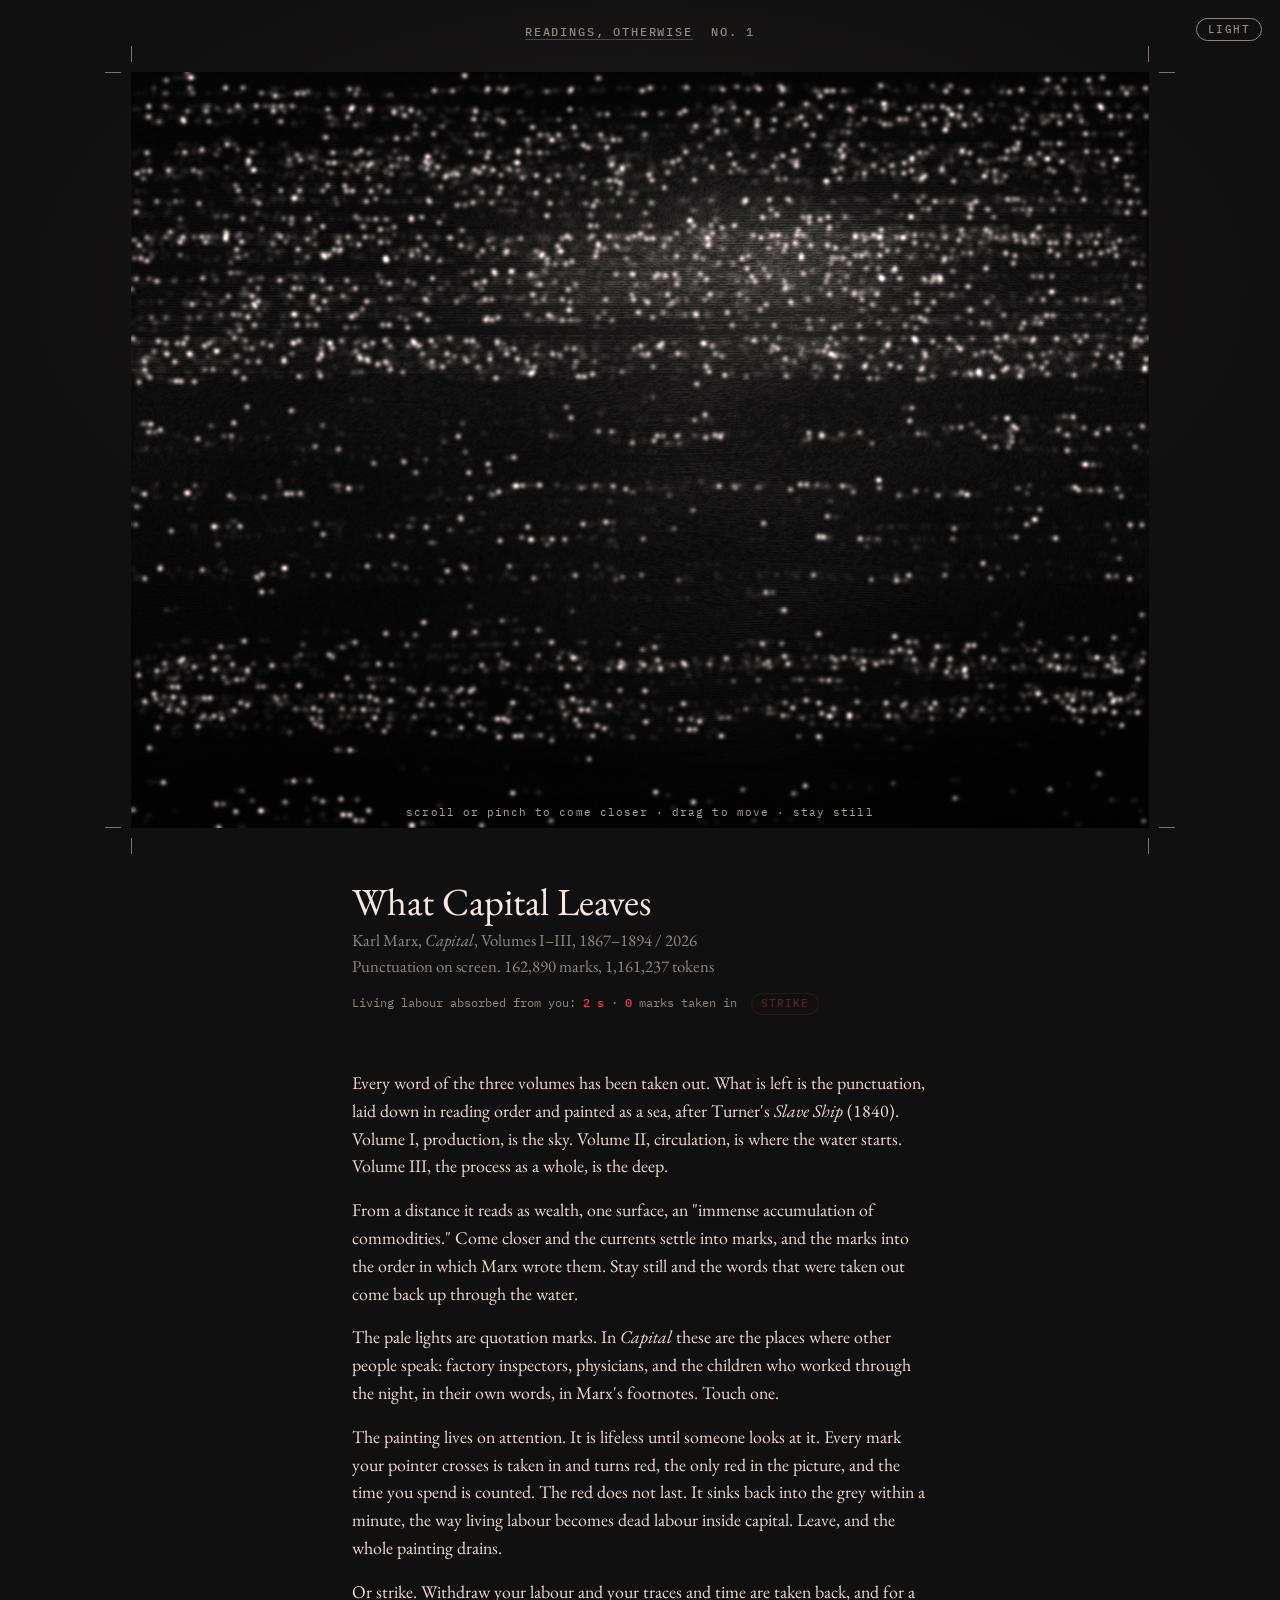
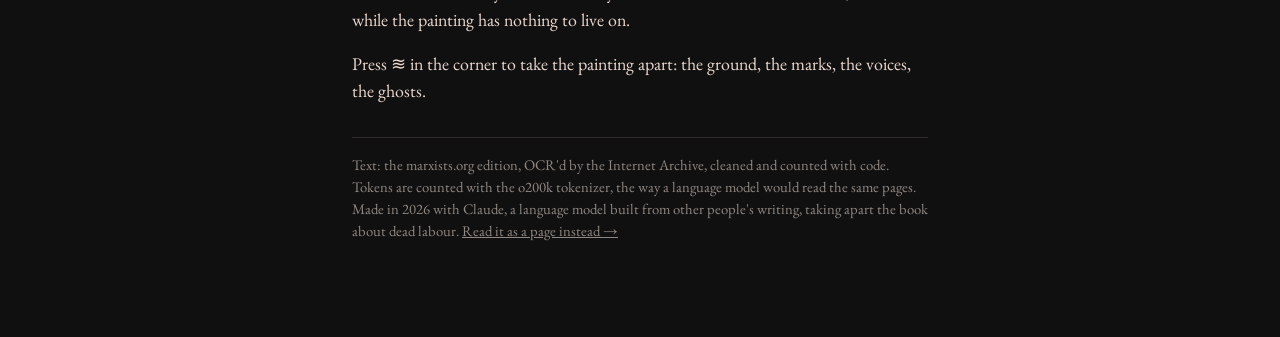
==== site/index.html @ 2b81a982 "What Capital Leaves Marx's Capital I–III with every word taken out, the punctuation painted as a sea" ====
<!doctype html>
<html lang="en">
<head>
<meta charset="utf-8">
<meta name="viewport" content="width=device-width, initial-scale=1">
<title>What Capital Leaves · Readings, Otherwise</title>
<meta name="description" content="Marx's Capital, all three volumes, with every word removed: a sea of punctuation, haunted by what was taken out.">
<script>
  // light or dark, shared by the painting and the page; dark unless the visitor chose light
  try { document.documentElement.dataset.theme = localStorage.getItem("what-capital-leaves:theme") === "light" ? "light" : "dark"; }
  catch (_) { document.documentElement.dataset.theme = "dark"; }
</script>
<link rel="preconnect" href="https://fonts.googleapis.com">
<link rel="preconnect" href="https://fonts.gstatic.com" crossorigin>
<link href="https://fonts.googleapis.com/css2?family=EB+Garamond:ital,wght@0,400;0,500;1,400&family=IBM+Plex+Mono:wght@400;500&display=swap" rel="stylesheet">
<link rel="stylesheet" href="painting.css?v=5">
</head>
<body>
<button id="theme" class="theme-toggle" type="button">light</button>

<p class="kicker"><a href="../">Readings, Otherwise</a> <span>No. 1</span></p>

<main class="room">
  <figure class="frame" id="frame">
    <canvas id="sea" aria-label="A painting made of the punctuation of Capital, volumes I to III. Zoom in to read it."></canvas>
    <div id="ghosts" aria-hidden="true"></div>
    <div class="controls">
      <button id="zoom-out" title="Zoom out (−)" aria-label="Zoom out">−</button>
      <button id="zoom-in" title="Zoom in (+)" aria-label="Zoom in">+</button>
      <button id="reset" title="See the whole painting (0)" aria-label="See the whole painting">◻</button>
      <button id="layers" title="Take the painting apart" aria-label="Take the painting apart into its layers">≋</button>
    </div>
    <p class="hint" id="hint">scroll or pinch to come closer · drag to move · stay still</p>
    <aside id="panel" aria-live="polite">
      <p class="where" id="where"></p>
      <p class="sentence" id="sentence"></p>
    </aside>
  </figure>

  <section class="label" aria-label="Wall label">
    <h1>What Capital Leaves</h1>
    <p class="meta">Karl Marx, <em>Capital</em>, Volumes I–III, 1867–1894 / 2026</p>
    <p class="meta">Punctuation on screen. <span id="n-marks">…</span> marks, <span id="n-tokens">…</span> tokens</p>
    <p class="labour">Living labour absorbed from you: <b id="labour">0 s</b> · <b id="touched">0</b> marks taken in
      <button id="strike" title="Withdraw your labour: your traces and your time are taken back" disabled>Strike</button></p>
    <p class="strike-note" id="strike-note" aria-live="polite">On strike. The painting has nothing to live on.</p>

    <div class="text">
      <p>Every word of the three volumes has been taken out. What is left is the punctuation, laid down in reading order and painted as a sea, after Turner's <em>Slave Ship</em> (1840). Volume I, production, is the sky. Volume II, circulation, is where the water starts. Volume III, the process as a whole, is the deep.</p>
      <p>From a distance it reads as wealth, one surface, an "immense accumulation of commodities." Come closer and the currents settle into marks, and the marks into the order in which Marx wrote them. Stay still and the words that were taken out come back up through the water.</p>
      <p>The pale lights are quotation marks. In <em>Capital</em> these are the places where other people speak: factory inspectors, physicians, and the children who worked through the night, in their own words, in Marx's footnotes. Touch one.</p>
      <p>The painting lives on attention. It is lifeless until someone looks at it. Every mark your pointer crosses is taken in and turns red, the only red in the picture, and the time you spend is counted. The red does not last. It sinks back into the grey within a minute, the way living labour becomes dead labour inside capital. Leave, and the whole painting drains.</p>
      <p>Or strike. Withdraw your labour and your traces and time are taken back, and for a while the painting has nothing to live on.</p>
      <p>Press ≋ in the corner to take the painting apart: the ground, the marks, the voices, the ghosts.</p>
    </div>

    <p class="colophon">Text: the marxists.org edition, OCR'd by the Internet Archive, cleaned and counted with code. Tokens are counted with the o200k tokenizer, the way a language model would read the same pages. Made in 2026 with Claude, a language model built from other people's writing, taking apart the book about dead labour. <a href="read/">Read it as a page instead →</a></p>
  </section>
</main>

<noscript><p class="fallback">This painting needs JavaScript. <a href="read/">Read it as a page instead.</a></p></noscript>

<script src="painting.js?v=5"></script>
</body>
</html>
---- site/painting.css ----
:root {
  --wall: #111010;
  --wall-lit: #1f1d1c;
  --ink: #ead8cf;
  --muted: #8f8781;
  --red: #e0485a;
  --deep: #c4142a;
  --bone: #f6e9df;
}

* { box-sizing: border-box; }

body {
  margin: 0;
  min-height: 100vh;
  background: radial-gradient(ellipse 70% 55% at 50% 32%, var(--wall-lit), var(--wall) 70%) fixed, var(--wall);
  color: var(--ink);
  font-family: "EB Garamond", Garamond, Georgia, serif;
  -webkit-font-smoothing: antialiased;
}

a { color: inherit; }

.kicker {
  margin: 0;
  padding: 1.6rem 1rem 0;
  text-align: center;
  font: 500 .72rem/1 "IBM Plex Mono", monospace;
  letter-spacing: .16em;
  text-transform: uppercase;
  color: var(--muted);
}
.kicker a { text-decoration: none; border-bottom: 1px solid rgba(234, 216, 207, .25); }
.kicker span { margin-left: .8em; }

.room {
  display: flex;
  flex-direction: column;
  align-items: center;
  padding: 2.2rem 1rem 5rem;
}

/* ---- the frame: no frame, only a printer's crop marks at the corners ---- */

.frame {
  --w: min(88vw, calc((100vh - 9rem) * var(--aspect, 1.35)));
  --crop: 26px;
  --crop-ink: rgba(234, 216, 207, .5);
  position: relative;
  margin: 0;
  width: var(--w);
  aspect-ratio: var(--aspect, 1.35);
  padding: 0;
  background: #050505;
  touch-action: none;
}
.frame::before {
  content: "";
  position: absolute;
  inset: calc(var(--crop) * -1);
  pointer-events: none;
  background:
    linear-gradient(var(--crop-ink), var(--crop-ink)) left 0 top var(--crop) / 16px 1px no-repeat,
    linear-gradient(var(--crop-ink), var(--crop-ink)) left var(--crop) top 0 / 1px 16px no-repeat,
    linear-gradient(var(--crop-ink), var(--crop-ink)) right 0 top var(--crop) / 16px 1px no-repeat,
    linear-gradient(var(--crop-ink), var(--crop-ink)) right var(--crop) top 0 / 1px 16px no-repeat,
    linear-gradient(var(--crop-ink), var(--crop-ink)) left 0 bottom var(--crop) / 16px 1px no-repeat,
    linear-gradient(var(--crop-ink), var(--crop-ink)) left var(--crop) bottom 0 / 1px 16px no-repeat,
    linear-gradient(var(--crop-ink), var(--crop-ink)) right 0 bottom var(--crop) / 16px 1px no-repeat,
    linear-gradient(var(--crop-ink), var(--crop-ink)) right var(--crop) bottom 0 / 1px 16px no-repeat;
}
/* the panel lives inside the image; with no frame to clip it, hide it when it's away */
#panel:not(.show) { visibility: hidden; }

#sea {
  /* absolute, so the canvas's own pixel size never stretches the frame */
  position: absolute;
  inset: 0;
  display: block;
  width: 100%;
  height: 100%;
  cursor: grab;
}
#sea.dragging { cursor: grabbing; }

/* ---- ghosts ---- */

#ghosts { position: absolute; inset: 0; pointer-events: none; overflow: hidden; }
.ghost {
  position: absolute;
  transform: translate(-50%, -50%);
  font-style: italic;
  white-space: nowrap;
  color: var(--bone);
  text-shadow: 0 0 .6em rgba(255, 220, 200, .55), 0 0 1.6em rgba(255, 120, 100, .35);
  animation: rise 9s ease-in-out forwards;
  will-change: transform, opacity, filter;
}
.ghost.flee { animation: flee .9s ease-out forwards; }

@keyframes rise {
  0%   { opacity: 0;   filter: blur(10px); transform: translate(-50%, -20%); }
  30%  { opacity: .78; filter: blur(0);    }
  70%  { opacity: .55; filter: blur(.5px); }
  100% { opacity: 0;   filter: blur(8px);  transform: translate(-50%, -160%); }
}
@keyframes flee {
  to { opacity: 0; filter: blur(14px); transform: translate(-50%, -90%) scale(1.15); }
}

/* ---- controls ---- */

.controls {
  position: absolute;
  right: .6rem;
  top: .6rem;
  display: flex;
  gap: 4px;
  opacity: .0;
  transition: opacity .4s;
}
.frame:hover .controls, .frame:focus-within .controls { opacity: 1; }
.controls button {
  all: unset;
  cursor: pointer;
  width: 1.8rem;
  height: 1.8rem;
  display: grid;
  place-items: center;
  border-radius: 50%;
  background: rgba(12, 3, 3, .6);
  color: var(--ink);
  font: 500 .95rem/1 "IBM Plex Mono", monospace;
  backdrop-filter: blur(4px);
}
.controls button:hover { background: rgba(196, 20, 42, .7); }
.controls button:focus-visible { outline: 1px solid var(--bone); }

.hint {
  position: absolute;
  left: 50%;
  bottom: .7rem;
  transform: translateX(-50%);
  margin: 0;
  font: 400 .66rem/1 "IBM Plex Mono", monospace;
  letter-spacing: .1em;
  color: rgba(246, 233, 223, .7);
  white-space: nowrap;
  pointer-events: none;
  transition: opacity 1.2s;
}
.hint.gone { opacity: 0; }

/* ---- what a mark came from ---- */

#panel {
  position: absolute;
  left: 0;
  right: 0;
  bottom: 0;
  padding: .9rem 1.2rem 1rem;
  background: linear-gradient(to top, rgba(12, 3, 3, .95), rgba(12, 3, 3, .86) 75%, rgba(12, 3, 3, 0));
  transform: translateY(105%);
  transition: transform .4s cubic-bezier(.2, .8, .2, 1);
  pointer-events: none;
}
#panel.show { transform: none; }
#panel .where {
  margin: 0 0 .35rem;
  font: 500 .64rem/1.3 "IBM Plex Mono", monospace;
  letter-spacing: .1em;
  text-transform: uppercase;
  color: var(--muted);
}
#panel .sentence {
  margin: 0;
  max-width: 48rem;
  max-height: 9.5em;
  overflow: hidden;
  font-size: clamp(.95rem, 1.6vw, 1.12rem);
  line-height: 1.45;
  color: #a9a19b;
}
#panel.testimony .sentence { font-style: italic; color: var(--bone); }
#panel .sentence b { font-weight: 500; font-style: normal; color: var(--bone); }
#panel .sentence b.q { color: #ffd2cc; text-shadow: 0 0 .5em rgba(255, 200, 190, .7); }
#panel .sentence b.here { color: #fff; text-shadow: 0 0 .4em var(--red), 0 0 1em var(--red); }

/* ---- wall label ---- */

.label {
  width: min(36rem, 100%);
  margin-top: 3rem;
  align-self: center;
}
.label h1 {
  margin: 0;
  font-weight: 400;
  font-size: clamp(1.8rem, 4vw, 2.4rem);
  color: var(--bone);
}
.label .meta {
  margin: .2rem 0 0;
  font-size: 1.05rem;
  color: var(--muted);
}
.label .labour {
  margin: 1rem 0 0;
  font: 400 .76rem/1.6 "IBM Plex Mono", monospace;
  color: var(--muted);
}
.label .labour b { font-weight: 500; color: var(--red); }
#strike {
  all: unset;
  cursor: pointer;
  margin-left: .6em;
  padding: .1rem .55rem .15rem;
  border: 1px solid rgba(224, 72, 90, .45);
  border-radius: 999px;
  font: 500 .7rem/1.4 "IBM Plex Mono", monospace;
  letter-spacing: .1em;
  text-transform: uppercase;
  color: var(--red);
  transition: background .2s, color .2s;
}
#strike:hover:not(:disabled) { background: var(--red); color: #111; }
#strike:disabled { cursor: default; opacity: .3; }
#strike:focus-visible { outline: 1px solid var(--bone); outline-offset: 2px; }
.strike-note {
  margin: .4rem 0 0;
  min-height: 1.4em;
  font-style: italic;
  color: var(--muted);
  opacity: 0;
  transition: opacity .6s;
}
.strike-note.show { opacity: 1; }
.label .text { margin-top: 1.6rem; font-size: 1.12rem; line-height: 1.55; }
.label .text p { margin: 0 0 .9em; }
.label .colophon {
  margin-top: 2rem;
  padding-top: 1rem;
  border-top: 1px solid rgba(234, 216, 207, .14);
  font-size: .92rem;
  line-height: 1.5;
  color: var(--muted);
}

.fallback { text-align: center; color: var(--muted); }

@media (max-width: 640px) {
  .frame { --w: 100%; --crop: 14px; }
  .room { padding-left: 1.4rem; padding-right: 1.4rem; }
  .controls { opacity: 1; }
  .hint { width: 90%; font-size: .58rem; line-height: 1.5; text-align: center; white-space: normal; }
}

@media (prefers-reduced-motion: reduce) {
  .ghost { animation-duration: 14s; }
  #panel, .hint, .controls { transition: none; }
}

/* ---- layers ---- */
.layer-label {
  position: absolute; left: 0; top: 0;
  font: 500 .62rem/1.25 "IBM Plex Mono", monospace; letter-spacing: .08em;
  color: var(--bone); white-space: nowrap; pointer-events: none; opacity: 0;
}
.layer-label b { display: block; font-weight: 500; }
.layer-label small { display: block; font-size: .9em; opacity: .65; letter-spacing: .02em; }
body.exploded .hint { opacity: 0; }
body.exploded #sea { cursor: default; }

/* ---- light / dark switch, shared with the reading page ---- */
.theme-toggle {
  all: unset;
  position: fixed;
  top: 1.1rem;
  right: 1.1rem;
  z-index: 10;
  cursor: pointer;
  padding: .35rem .7rem;
  border: 1px solid currentColor;
  border-radius: 999px;
  font: 500 .66rem/1 "IBM Plex Mono", monospace;
  letter-spacing: .14em;
  text-transform: uppercase;
  color: var(--muted);
}
.theme-toggle:hover { color: var(--ink); }
.theme-toggle:focus-visible { outline: 1px solid var(--ink); outline-offset: 2px; }

/* ---- light: ink on paper ---- */
:root[data-theme="light"] {
  --wall: #ebe7e0;
  --wall-lit: #f7f4ef;
  --ink: #2a2420;
  --muted: #7a6f67;
  --red: #b3121f;
  --bone: #2a211c;
}
:root[data-theme="light"] .frame { background: #eee8de; --crop-ink: rgba(42, 33, 28, .5); }
:root[data-theme="light"] #panel {
  background: linear-gradient(to top, rgba(247, 244, 239, .97), rgba(247, 244, 239, .9) 75%, rgba(247, 244, 239, 0));
}
:root[data-theme="light"] #panel .sentence { color: #5e544d; }
:root[data-theme="light"] #panel .sentence b.q { color: var(--bone); text-shadow: none; }
:root[data-theme="light"] #panel .sentence b.here { color: var(--red); text-shadow: none; }
:root[data-theme="light"] .ghost { text-shadow: 0 0 .5em rgba(255, 255, 255, .85); }
:root[data-theme="light"] .controls button { background: rgba(247, 244, 239, .8); }
:root[data-theme="light"] .controls button:hover { color: #fff; }
:root[data-theme="light"] .hint { color: rgba(42, 33, 28, .65); }
:root[data-theme="light"] #strike:hover:not(:disabled) { color: #fff; }
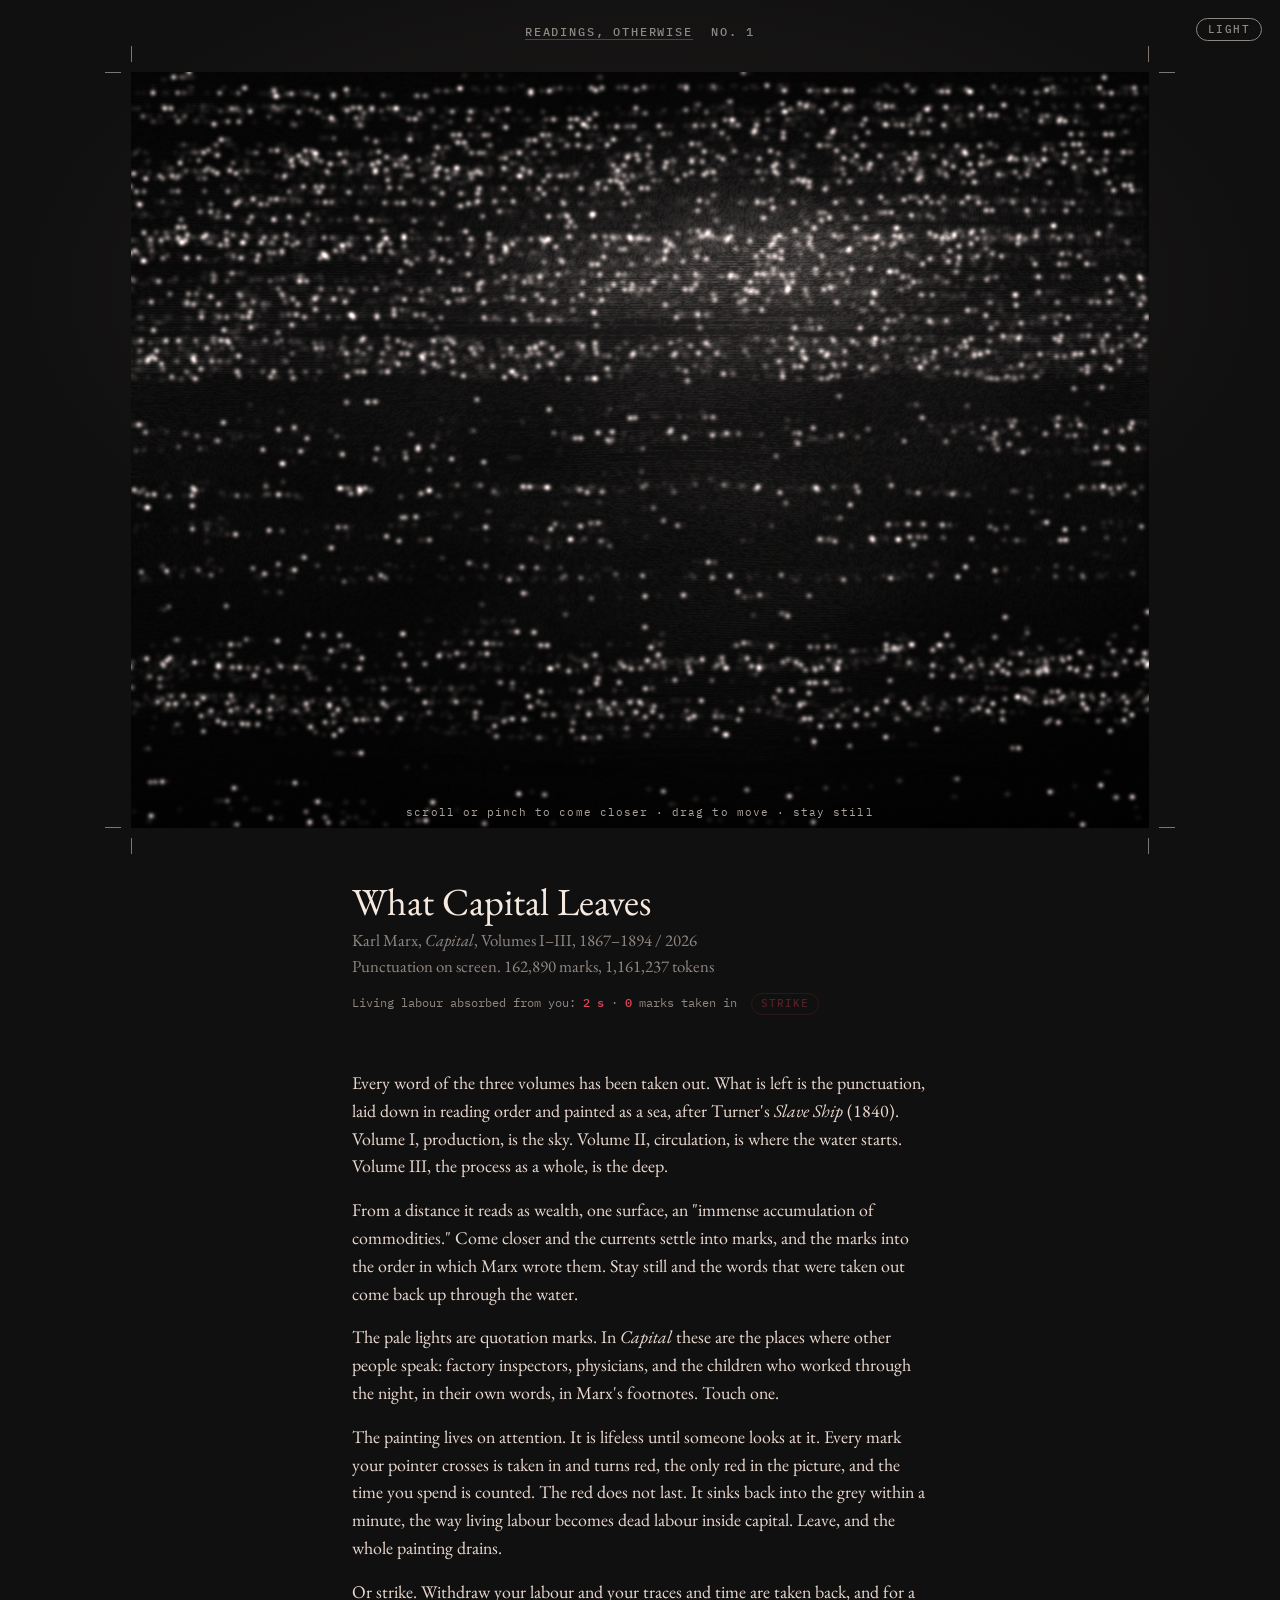
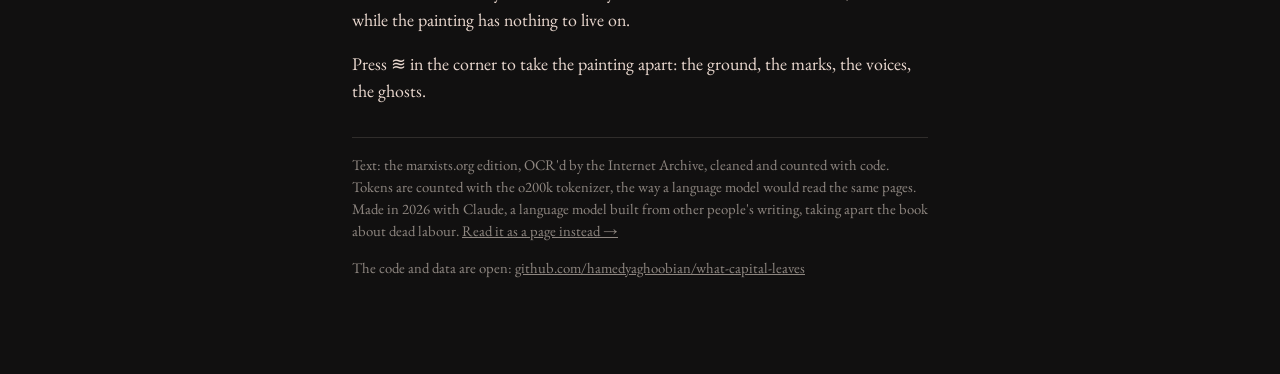
==== commit 1432b511: "Link the code from both pages Co-Authored-By: Claude Opus 5.5 <noreply@anthropic.com>" ====
--- a/site/index.html
+++ b/site/index.html
@@ -55,6 +55,7 @@
     </div>
 
     <p class="colophon">Text: the marxists.org edition, OCR'd by the Internet Archive, cleaned and counted with code. Tokens are counted with the o200k tokenizer, the way a language model would read the same pages. Made in 2026 with Claude, a language model built from other people's writing, taking apart the book about dead labour. <a href="read/">Read it as a page instead →</a></p>
+    <p class="colophon colophon-code">The code and data are open: <a href="https://github.com/hamedyaghoobian/what-capital-leaves">github.com/hamedyaghoobian/what-capital-leaves</a></p>
   </section>
 </main>
 
--- a/site/painting.css
+++ b/site/painting.css
@@ -245,6 +245,8 @@
   line-height: 1.5;
   color: var(--muted);
 }
+
+.label .colophon-code { margin-top: .4rem; padding-top: 0; border-top: 0; }
 
 .fallback { text-align: center; color: var(--muted); }
 
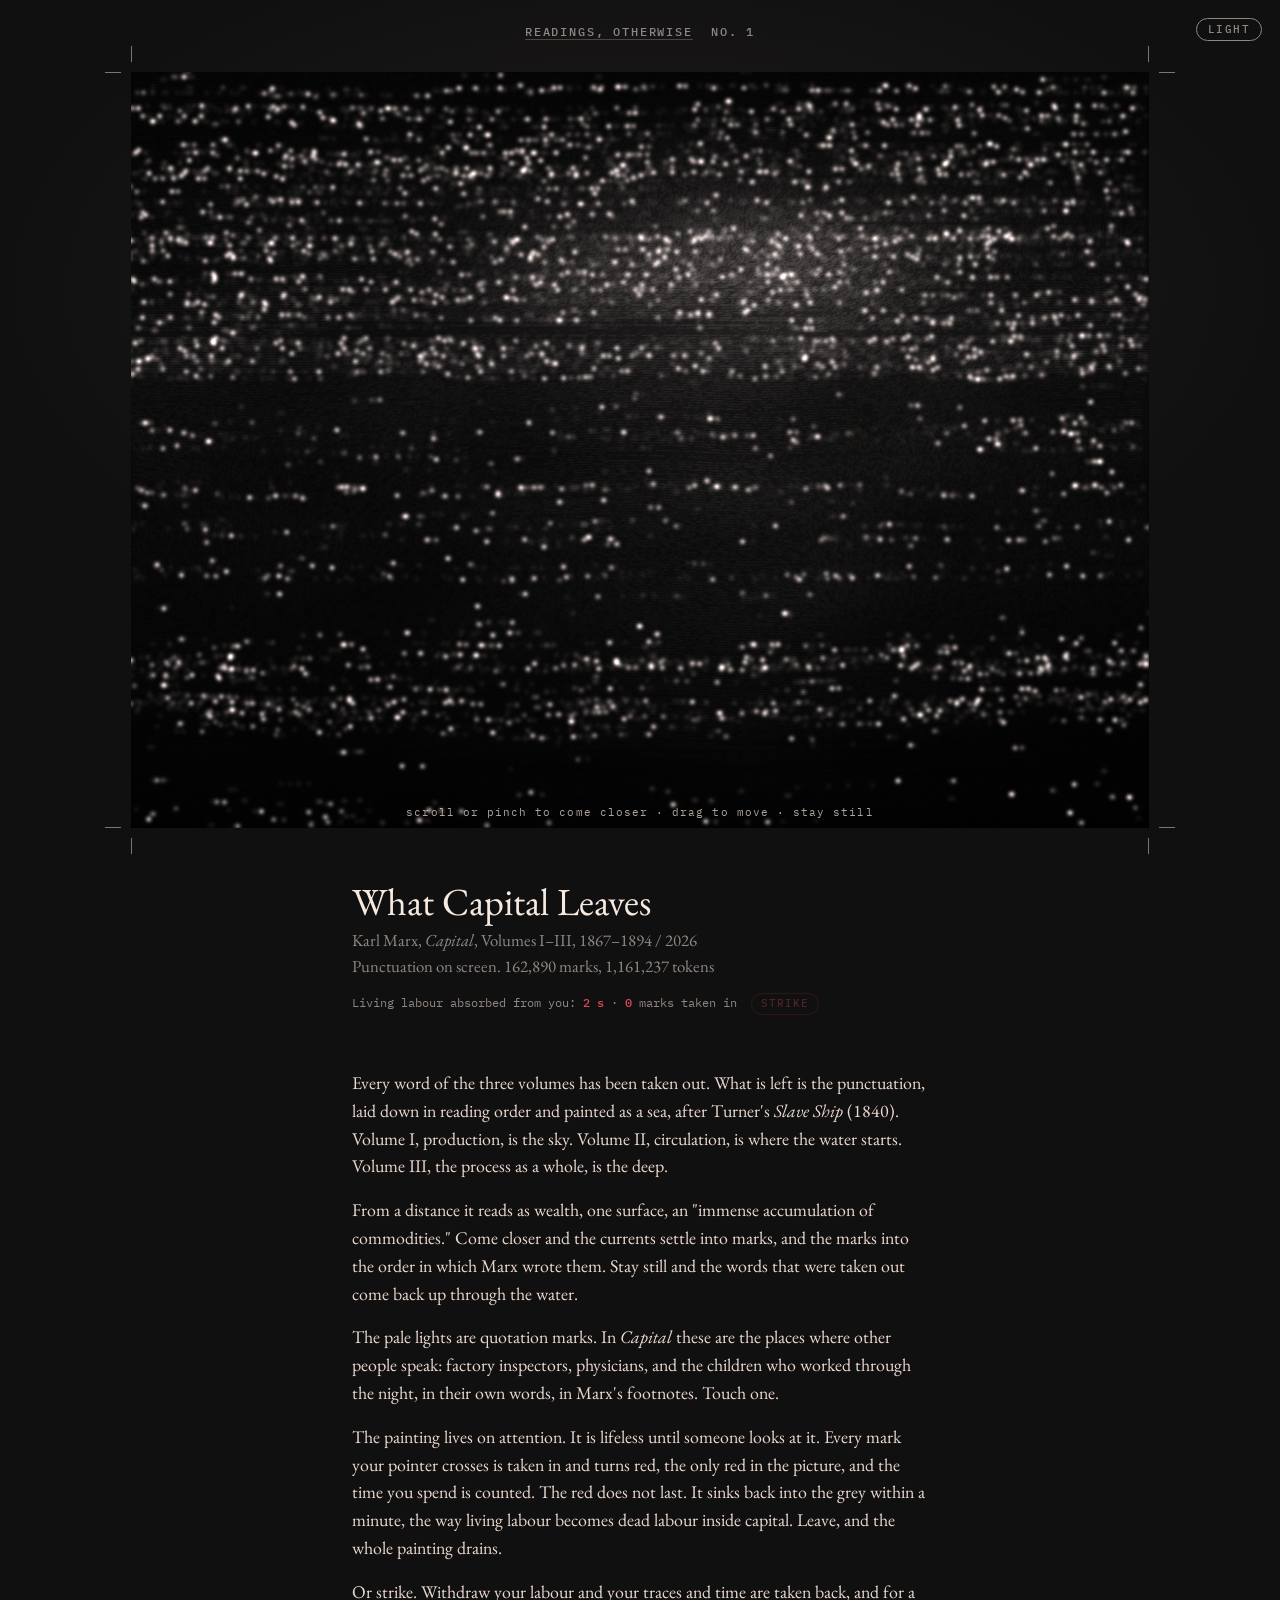
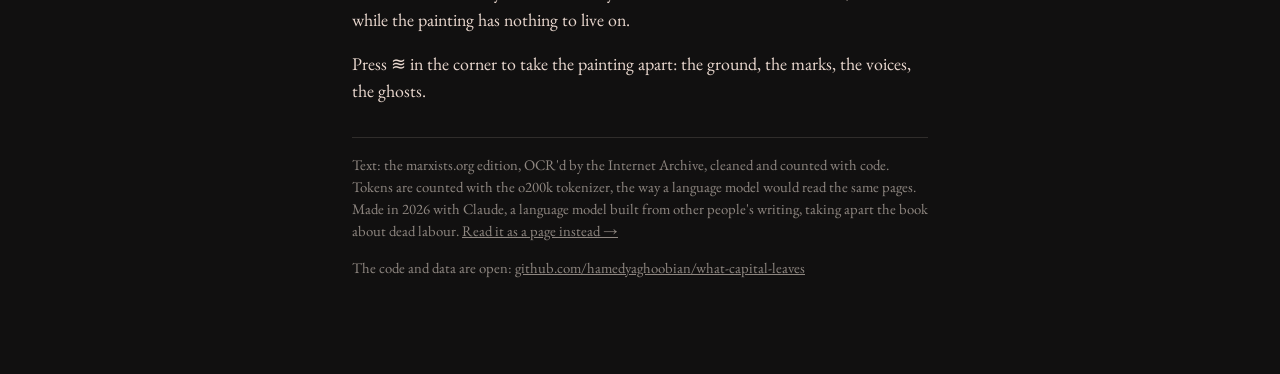
==== commit 63811723: "Bump the painting's stylesheet version Co-Authored-By: Claude Opus 5.5 <noreply@anthropic.com>" ====
--- a/site/index.html
+++ b/site/index.html
@@ -13,7 +13,7 @@
 <link rel="preconnect" href="https://fonts.googleapis.com">
 <link rel="preconnect" href="https://fonts.gstatic.com" crossorigin>
 <link href="https://fonts.googleapis.com/css2?family=EB+Garamond:ital,wght@0,400;0,500;1,400&family=IBM+Plex+Mono:wght@400;500&display=swap" rel="stylesheet">
-<link rel="stylesheet" href="painting.css?v=5">
+<link rel="stylesheet" href="painting.css?v=6">
 </head>
 <body>
 <button id="theme" class="theme-toggle" type="button">light</button>
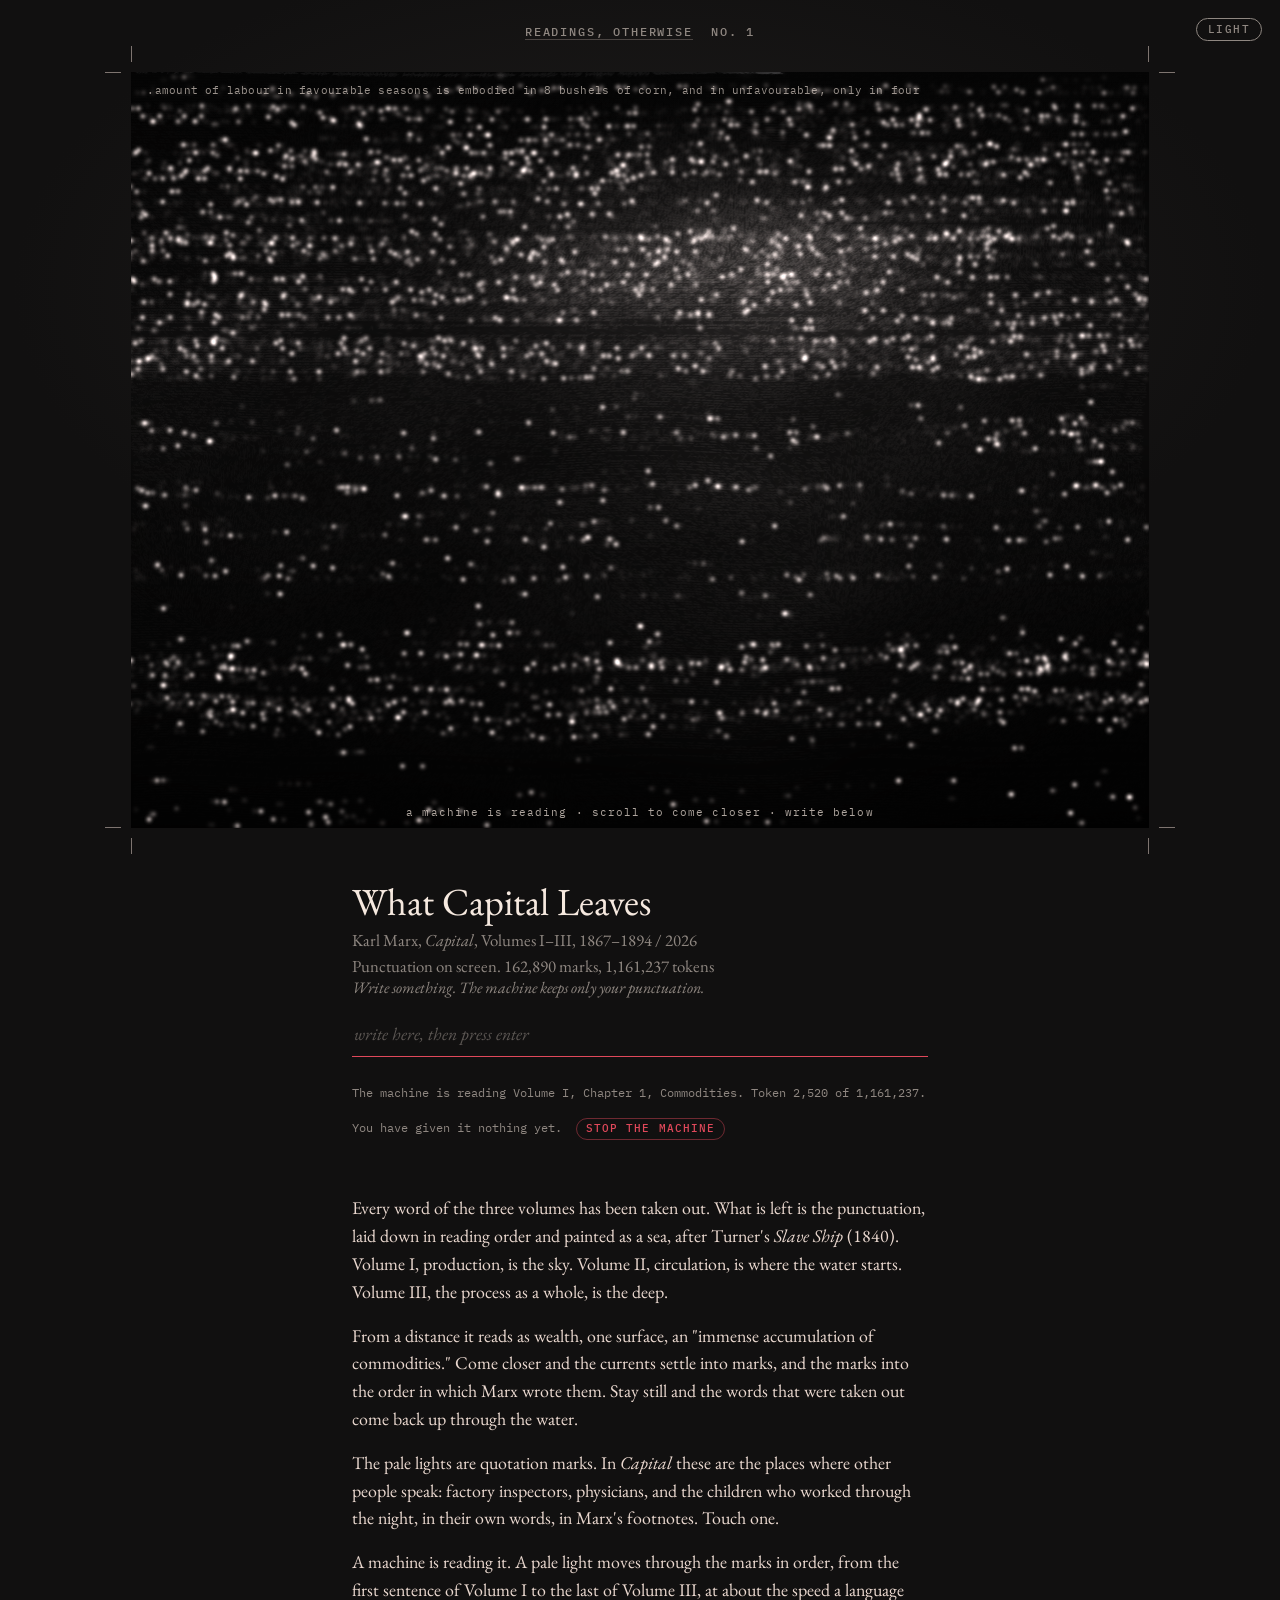
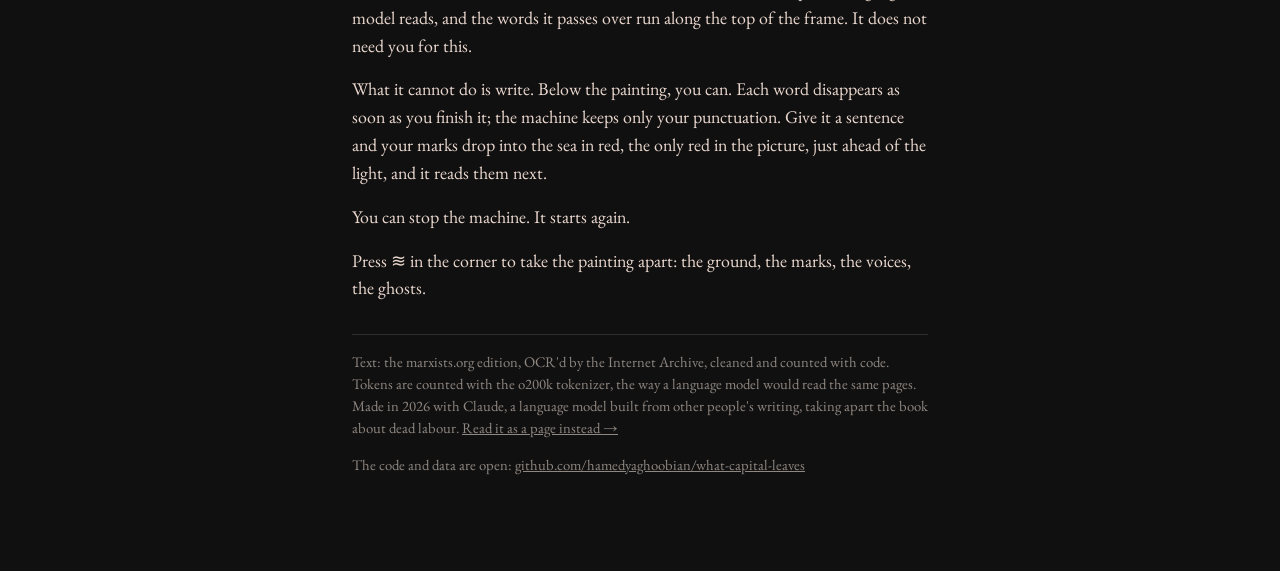
==== commit 418d51d1: "The machine reads; you write The pointer no longer paints the sea. A machine reads the book on its o" ====
--- a/site/index.html
+++ b/site/index.html
@@ -13,7 +13,7 @@
 <link rel="preconnect" href="https://fonts.googleapis.com">
 <link rel="preconnect" href="https://fonts.gstatic.com" crossorigin>
 <link href="https://fonts.googleapis.com/css2?family=EB+Garamond:ital,wght@0,400;0,500;1,400&family=IBM+Plex+Mono:wght@400;500&display=swap" rel="stylesheet">
-<link rel="stylesheet" href="painting.css?v=6">
+<link rel="stylesheet" href="painting.css?v=7">
 </head>
 <body>
 <button id="theme" class="theme-toggle" type="button">light</button>
@@ -30,7 +30,8 @@
       <button id="reset" title="See the whole painting (0)" aria-label="See the whole painting">◻</button>
       <button id="layers" title="Take the painting apart" aria-label="Take the painting apart into its layers">≋</button>
     </div>
-    <p class="hint" id="hint">scroll or pinch to come closer · drag to move · stay still</p>
+    <p class="reading" id="reading" aria-hidden="true"></p>
+    <p class="hint" id="hint">a machine is reading · scroll to come closer · write below</p>
     <aside id="panel" aria-live="polite">
       <p class="where" id="where"></p>
       <p class="sentence" id="sentence"></p>
@@ -41,16 +42,22 @@
     <h1>What Capital Leaves</h1>
     <p class="meta">Karl Marx, <em>Capital</em>, Volumes I–III, 1867–1894 / 2026</p>
     <p class="meta">Punctuation on screen. <span id="n-marks">…</span> marks, <span id="n-tokens">…</span> tokens</p>
-    <p class="labour">Living labour absorbed from you: <b id="labour">0 s</b> · <b id="touched">0</b> marks taken in
-      <button id="strike" title="Withdraw your labour: your traces and your time are taken back" disabled>Strike</button></p>
-    <p class="strike-note" id="strike-note" aria-live="polite">On strike. The painting has nothing to live on.</p>
+    <form class="write" id="write" autocomplete="off">
+      <label for="words">Write something. The machine keeps only your punctuation.</label>
+      <input id="words" type="text" spellcheck="false" autocapitalize="off" placeholder="write here, then press enter">
+    </form>
+    <p class="labour" id="machine-line" aria-live="off">The machine is starting.</p>
+    <p class="labour"><span id="given-line">You have given it nothing yet.</span>
+      <button id="stop" title="Stop the machine for a moment">Stop the machine</button></p>
+    <p class="stop-note" id="stop-note" aria-live="polite">The machine has stopped. It will start again.</p>
 
     <div class="text">
       <p>Every word of the three volumes has been taken out. What is left is the punctuation, laid down in reading order and painted as a sea, after Turner's <em>Slave Ship</em> (1840). Volume I, production, is the sky. Volume II, circulation, is where the water starts. Volume III, the process as a whole, is the deep.</p>
       <p>From a distance it reads as wealth, one surface, an "immense accumulation of commodities." Come closer and the currents settle into marks, and the marks into the order in which Marx wrote them. Stay still and the words that were taken out come back up through the water.</p>
       <p>The pale lights are quotation marks. In <em>Capital</em> these are the places where other people speak: factory inspectors, physicians, and the children who worked through the night, in their own words, in Marx's footnotes. Touch one.</p>
-      <p>The painting lives on attention. It is lifeless until someone looks at it. Every mark your pointer crosses is taken in and turns red, the only red in the picture, and the time you spend is counted. The red does not last. It sinks back into the grey within a minute, the way living labour becomes dead labour inside capital. Leave, and the whole painting drains.</p>
-      <p>Or strike. Withdraw your labour and your traces and time are taken back, and for a while the painting has nothing to live on.</p>
+      <p>A machine is reading it. A pale light moves through the marks in order, from the first sentence of Volume I to the last of Volume III, at about the speed a language model reads, and the words it passes over run along the top of the frame. It does not need you for this.</p>
+      <p>What it cannot do is write. Below the painting, you can. Each word disappears as soon as you finish it; the machine keeps only your punctuation. Give it a sentence and your marks drop into the sea in red, the only red in the picture, just ahead of the light, and it reads them next.</p>
+      <p>You can stop the machine. It starts again.</p>
       <p>Press ≋ in the corner to take the painting apart: the ground, the marks, the voices, the ghosts.</p>
     </div>
 
@@ -61,6 +68,6 @@
 
 <noscript><p class="fallback">This painting needs JavaScript. <a href="read/">Read it as a page instead.</a></p></noscript>
 
-<script src="painting.js?v=5"></script>
+<script src="painting.js?v=7"></script>
 </body>
 </html>
--- a/site/painting.css
+++ b/site/painting.css
@@ -210,7 +210,7 @@
   color: var(--muted);
 }
 .label .labour b { font-weight: 500; color: var(--red); }
-#strike {
+#stop {
   all: unset;
   cursor: pointer;
   margin-left: .6em;
@@ -223,10 +223,10 @@
   color: var(--red);
   transition: background .2s, color .2s;
 }
-#strike:hover:not(:disabled) { background: var(--red); color: #111; }
-#strike:disabled { cursor: default; opacity: .3; }
-#strike:focus-visible { outline: 1px solid var(--bone); outline-offset: 2px; }
-.strike-note {
+#stop:hover:not(:disabled) { background: var(--red); color: #111; }
+#stop:disabled { cursor: default; opacity: .3; }
+#stop:focus-visible { outline: 1px solid var(--bone); outline-offset: 2px; }
+.stop-note {
   margin: .4rem 0 0;
   min-height: 1.4em;
   font-style: italic;
@@ -234,7 +234,7 @@
   opacity: 0;
   transition: opacity .6s;
 }
-.strike-note.show { opacity: 1; }
+.stop-note.show { opacity: 1; }
 .label .text { margin-top: 1.6rem; font-size: 1.12rem; line-height: 1.55; }
 .label .text p { margin: 0 0 .9em; }
 .label .colophon {
@@ -312,4 +312,38 @@
 :root[data-theme="light"] .controls button { background: rgba(247, 244, 239, .8); }
 :root[data-theme="light"] .controls button:hover { color: #fff; }
 :root[data-theme="light"] .hint { color: rgba(42, 33, 28, .65); }
-:root[data-theme="light"] #strike:hover:not(:disabled) { color: #fff; }
+:root[data-theme="light"] #stop:hover:not(:disabled) { color: #fff; }
+
+/* ---- the machine reading, and the field where visitors write ---- */
+.reading {
+  position: absolute;
+  left: 0; right: 0; top: 0;
+  margin: 0;
+  padding: .7rem 1rem 1.6rem;
+  font: 400 .68rem/1.4 "IBM Plex Mono", monospace;
+  letter-spacing: .02em;
+  color: rgba(246, 233, 223, .62);
+  white-space: nowrap;
+  overflow: hidden;
+  text-overflow: ellipsis;
+  direction: rtl;               /* keep the newest words in view */
+  text-align: left;
+  background: linear-gradient(to bottom, rgba(5, 5, 5, .7), rgba(5, 5, 5, 0));
+  pointer-events: none;
+}
+:root[data-theme="light"] .reading { color: rgba(42, 33, 28, .7); background: linear-gradient(to bottom, rgba(247, 244, 239, .8), rgba(247, 244, 239, 0)); }
+.write { margin: 0 0 1.6rem; }
+.write label { display: block; margin-bottom: .45rem; font-style: italic; color: var(--muted); }
+.write input {
+  width: 100%;
+  padding: .7rem .1rem .55rem;
+  border: 0;
+  border-bottom: 1px solid var(--red);
+  background: transparent;
+  color: var(--red);
+  font: 400 1.5rem/1.3 "EB Garamond", Georgia, serif;
+  letter-spacing: .12em;
+  outline: none;
+}
+.write input::placeholder { color: var(--muted); opacity: .6; font-style: italic; font-size: 1.1rem; letter-spacing: 0; }
+#machine-line { margin-top: .2rem; color: var(--muted); }
